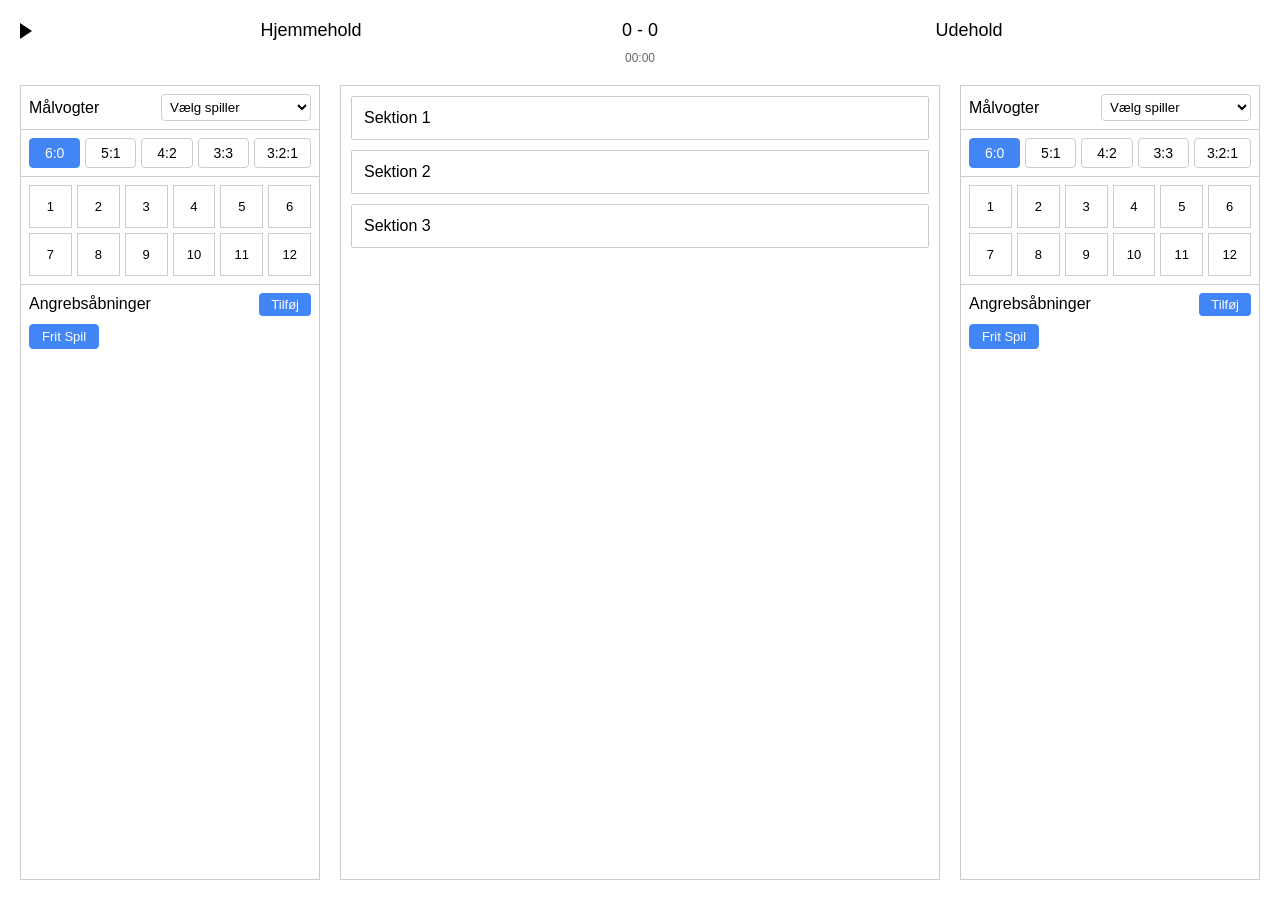
==== index.html @ c63bb89e "Yderste sektioner" ====
<!DOCTYPE html>
<html>
<head>
    <meta charset="UTF-8">
    <title>Håndbold Scoreboard</title>
    <link rel="stylesheet" href="styles.css">
</head>
<body>
    <div class="header">
        <button class="play-button"></button>
        <div class="team">Hjemmehold</div>
        <div class="score">0 - 0</div>
        <div class="team">Udehold</div>
    </div>
    <div class="time">00:00</div>
    
    <div class="columns">
        <div class="column">
            <div class="column-header">
                <label>Målvogter</label>
                <select>
                    <option>Vælg spiller</option>
                </select>
            </div>
            <div class="defense-system">
                <div class="defense-buttons">
                    <input type="radio" id="home-60" name="home-defense" value="6:0" checked>
                    <label for="home-60">6:0</label>
                    <input type="radio" id="home-51" name="home-defense" value="5:1">
                    <label for="home-51">5:1</label>
                    <input type="radio" id="home-42" name="home-defense" value="4:2">
                    <label for="home-42">4:2</label>
                    <input type="radio" id="home-33" name="home-defense" value="3:3">
                    <label for="home-33">3:3</label>
                    <input type="radio" id="home-321" name="home-defense" value="3:2:1">
                    <label for="home-321">3:2:1</label>
                </div>
            </div>
            <div class="players-section">
                <div class="players-grid player-buttons">
                    <input type="radio" id="home-player-1" name="home-player" value="1">
                    <label for="home-player-1">1</label>
                    <input type="radio" id="home-player-2" name="home-player" value="2">
                    <label for="home-player-2">2</label>
                    <input type="radio" id="home-player-3" name="home-player" value="3">
                    <label for="home-player-3">3</label>
                    <input type="radio" id="home-player-4" name="home-player" value="4">
                    <label for="home-player-4">4</label>
                    <input type="radio" id="home-player-5" name="home-player" value="5">
                    <label for="home-player-5">5</label>
                    <input type="radio" id="home-player-6" name="home-player" value="6">
                    <label for="home-player-6">6</label>
                    <input type="radio" id="home-player-7" name="home-player" value="7">
                    <label for="home-player-7">7</label>
                    <input type="radio" id="home-player-8" name="home-player" value="8">
                    <label for="home-player-8">8</label>
                    <input type="radio" id="home-player-9" name="home-player" value="9">
                    <label for="home-player-9">9</label>
                    <input type="radio" id="home-player-10" name="home-player" value="10">
                    <label for="home-player-10">10</label>
                    <input type="radio" id="home-player-11" name="home-player" value="11">
                    <label for="home-player-11">11</label>
                    <input type="radio" id="home-player-12" name="home-player" value="12">
                    <label for="home-player-12">12</label>
                </div>
            </div>
            <div class="attack-section">
                <div class="section-header">
                    <span class="section-title">Angrebsåbninger</span>
                    <button class="add-button">Tilføj</button>
                </div>
                <div class="attack-options">
                    <button class="attack-option active">Frit Spil</button>
                </div>
            </div>
        </div>
        
        <div class="column middle-column">
            <div class="sections">
                <div class="section">Sektion 1</div>
                <div class="section">Sektion 2</div>
                <div class="section">Sektion 3</div>
            </div>
        </div>
        
        <div class="column">
            <div class="column-header">
                <label>Målvogter</label>
                <select>
                    <option>Vælg spiller</option>
                </select>
            </div>
            <div class="defense-system">
                <div class="defense-buttons">
                    <input type="radio" id="away-60" name="away-defense" value="6:0" checked>
                    <label for="away-60">6:0</label>
                    <input type="radio" id="away-51" name="away-defense" value="5:1">
                    <label for="away-51">5:1</label>
                    <input type="radio" id="away-42" name="away-defense" value="4:2">
                    <label for="away-42">4:2</label>
                    <input type="radio" id="away-33" name="away-defense" value="3:3">
                    <label for="away-33">3:3</label>
                    <input type="radio" id="away-321" name="away-defense" value="3:2:1">
                    <label for="away-321">3:2:1</label>
                </div>
            </div>
            <div class="players-section">
                <div class="players-grid player-buttons">
                    <input type="radio" id="away-player-1" name="away-player" value="1">
                    <label for="away-player-1">1</label>
                    <input type="radio" id="away-player-2" name="away-player" value="2">
                    <label for="away-player-2">2</label>
                    <input type="radio" id="away-player-3" name="away-player" value="3">
                    <label for="away-player-3">3</label>
                    <input type="radio" id="away-player-4" name="away-player" value="4">
                    <label for="away-player-4">4</label>
                    <input type="radio" id="away-player-5" name="away-player" value="5">
                    <label for="away-player-5">5</label>
                    <input type="radio" id="away-player-6" name="away-player" value="6">
                    <label for="away-player-6">6</label>
                    <input type="radio" id="away-player-7" name="away-player" value="7">
                    <label for="away-player-7">7</label>
                    <input type="radio" id="away-player-8" name="away-player" value="8">
                    <label for="away-player-8">8</label>
                    <input type="radio" id="away-player-9" name="away-player" value="9">
                    <label for="away-player-9">9</label>
                    <input type="radio" id="away-player-10" name="away-player" value="10">
                    <label for="away-player-10">10</label>
                    <input type="radio" id="away-player-11" name="away-player" value="11">
                    <label for="away-player-11">11</label>
                    <input type="radio" id="away-player-12" name="away-player" value="12">
                    <label for="away-player-12">12</label>
                </div>
            </div>
            <div class="attack-section">
                <div class="section-header">
                    <span class="section-title">Angrebsåbninger</span>
                    <button class="add-button">Tilføj</button>
                </div>
                <div class="attack-options">
                    <button class="attack-option active">Frit Spil</button>
                </div>
            </div>
        </div>
    </div>

    <script>
        document.addEventListener('DOMContentLoaded', function() {
            // Player selection/deselection handling
            document.querySelectorAll('.player-buttons input[type="radio"]').forEach(radio => {
                radio.addEventListener('click', function(e) {
                    if (this.dataset.lastChecked === 'true') {
                        this.checked = false;
                        this.dataset.lastChecked = false;
                    } else {
                        const name = this.name;
                        document.querySelectorAll(`input[name="${name}"]`).forEach(r => {
                            r.dataset.lastChecked = false;
                        });
                        this.dataset.lastChecked = true;
                    }
                });
            });

            // Attack option selection
            document.querySelectorAll('.attack-option').forEach(option => {
                option.addEventListener('click', function() {
                    const parent = this.closest('.attack-options');
                    parent.querySelectorAll('.attack-option').forEach(opt => {
                        opt.classList.remove('active');
                    });
                    this.classList.add('active');
                });
            });

            // Add new attack option
            document.querySelectorAll('.add-button').forEach(button => {
                button.addEventListener('click', function() {
                    const name = prompt('Indtast navn på ny angrebsåbning:');
                    if (name) {
                        const optionsContainer = this.closest('.attack-section')
                            .querySelector('.attack-options');
                        const newOption = document.createElement('button');
                        newOption.className = 'attack-option';
                        newOption.textContent = name;
                        newOption.addEventListener('click', function() {
                            optionsContainer.querySelectorAll('.attack-option')
                                .forEach(opt => opt.classList.remove('active'));
                            this.classList.add('active');
                        });
                        optionsContainer.appendChild(newOption);
                    }
                });
            });
        });
    </script>
</body>
</html>
---- styles.css ----
* {
    margin: 0;
    padding: 0;
    box-sizing: border-box;
}

html, body {
    height: 100vh;
    width: 100vw;
    overflow: hidden;
}

body {
    font-family: Arial, sans-serif;
    display: flex;
    flex-direction: column;
    padding: 20px;
}

/* Header Styles */
.header {
    display: flex;
    justify-content: space-between;
    align-items: center;
    text-align: center;
    position: relative;
    margin-bottom: 10px;
}

.play-button {
    position: absolute;
    left: 0;
    top: 50%;
    transform: translateY(-50%);
    width: 0;
    height: 0;
    border-top: 8px solid transparent;
    border-bottom: 8px solid transparent;
    border-left: 12px solid #000;
    cursor: pointer;
    background: none;
    border-right: none;
    padding: 0;
}

.team {
    flex: 1;
    font-size: 18px;
}

.score {
    padding: 0 20px;
    font-size: 18px;
}

.time {
    font-size: 12px;
    color: #666;
    text-align: center;
    margin-bottom: 20px;
}

/* Main Layout */
.columns {
    display: flex;
    gap: 20px;
    flex: 1;
    min-height: 0;
}

.column {
    flex: 0 0 300px;
    border: 1px solid #ccc;
    background: white;
    display: flex;
    flex-direction: column;
    min-height: 0;
}

.middle-column {
    flex: 1;
}

/* Column Header (Målvogter) */
.column-header {
    display: flex;
    justify-content: space-between;
    align-items: center;
    padding: 8px;
    border-bottom: 1px solid #ccc;
}

.column-header label {
    font-weight: normal;
}

.column-header select {
    width: 150px;
    padding: 4px;
    border: 1px solid #ccc;
    border-radius: 4px;
    background-color: white;
}

/* Defense System */
.defense-system {
    padding: 8px;
    border-bottom: 1px solid #ccc;
}

.defense-buttons {
    display: flex;
    gap: 5px;
}

.defense-buttons input[type="radio"] {
    display: none;
}

.defense-buttons label {
    padding: 6px 12px;
    text-align: center;
    border: 1px solid #ccc;
    cursor: pointer;
    border-radius: 4px;
    background: white;
    font-size: 14px;
    flex: 1;
    user-select: none;
}

.defense-buttons input[type="radio"]:checked + label {
    background: #4285f4;
    color: white;
    border-color: #4285f4;
}

/* Players Section */
.players-section {
    padding: 8px;
    border-bottom: 1px solid #ccc;
}

.players-grid {
    display: grid;
    grid-template-columns: repeat(6, 1fr);
    gap: 5px;
}

.player-buttons input[type="radio"] {
    display: none;
}

.player-buttons label {
    display: flex;
    justify-content: center;
    align-items: center;
    aspect-ratio: 1;
    border: 1px solid #ccc;
    cursor: pointer;
    font-size: 13px;
    background: white;
    transition: all 0.2s ease;
    user-select: none;
}

.player-buttons input[type="radio"]:checked + label {
    background: #4285f4;
    color: white;
    border-color: #4285f4;
}

/* Attack Section */
.attack-section {
    padding: 8px;
    border-top: none;
}

.section-header {
    display: flex;
    justify-content: space-between;
    align-items: center;
    margin-bottom: 8px;
}

.section-title {
    font-weight: normal;
}

.add-button {
    padding: 4px 12px;
    background: #4285f4;
    color: white;
    border: none;
    border-radius: 4px;
    cursor: pointer;
    font-size: 13px;
    transition: background-color 0.2s ease;
}

.attack-options {
    display: flex;
    flex-wrap: wrap;
    gap: 5px;
}

.attack-option {
    background: white;
    border: 1px solid #ccc;
    padding: 4px 12px;
    border-radius: 4px;
    cursor: pointer;
    font-size: 13px;
    user-select: none;
    transition: all 0.2s ease;
}

.attack-option.active {
    background: #4285f4;
    color: white;
    border-color: #4285f4;
}

/* Middle Column Sections */
.sections {
    display: flex;
    flex-direction: column;
    gap: 10px;
    padding: 10px;
    height: 100%;
}

.section {
    border: 1px solid #ccc;
    padding: 12px;
    background: #fff;
    border-radius: 2px;
}

/* Hover States */
.defense-buttons label:hover,
.player-buttons label:hover,
.attack-option:hover {
    background: #f8f9fa;
}

.add-button:hover {
    background: #3367d6;
}

.defense-buttons label:hover,
.player-buttons label:hover {
    border-color: #999;
}

/* Focus States */
.add-button:focus,
.attack-option:focus,
.defense-buttons input:focus + label,
.player-buttons input:focus + label,
select:focus {
    outline: none;
    box-shadow: 0 0 0 2px rgba(66, 133, 244, 0.25);
}

/* Scrollbar Styling */
.players-section::-webkit-scrollbar {
    width: 6px;
}

.players-section::-webkit-scrollbar-track {
    background: #f1f1f1;
}

.players-section::-webkit-scrollbar-thumb {
    background: #888;
    border-radius: 3px;
}

.players-section::-webkit-scrollbar-thumb:hover {
    background: #666;
}

/* Disabled States */
button:disabled,
input:disabled + label,
select:disabled {
    opacity: 0.6;
    cursor: not-allowed;
}

/* Responsive Design */
@media (max-width: 1200px) {
    .column {
        flex: 0 0 250px;
    }

    .column-header select {
        width: 120px;
    }
}

@media (max-width: 992px) {
    body {
        padding: 10px;
    }

    .columns {
        gap: 10px;
    }

    .column {
        flex: 0 0 220px;
    }

    .defense-buttons label {
        padding: 4px 8px;
        font-size: 12px;
    }

    .player-buttons label {
        font-size: 12px;
    }

    .add-button,
    .attack-option {
        padding: 3px 8px;
        font-size: 12px;
    }
}

/* Print Styles */
@media print {
    body {
        padding: 0;
    }

    .add-button,
    .play-button {
        display: none;
    }

    .column,
    .section {
        border: 1px solid #000;
    }
}
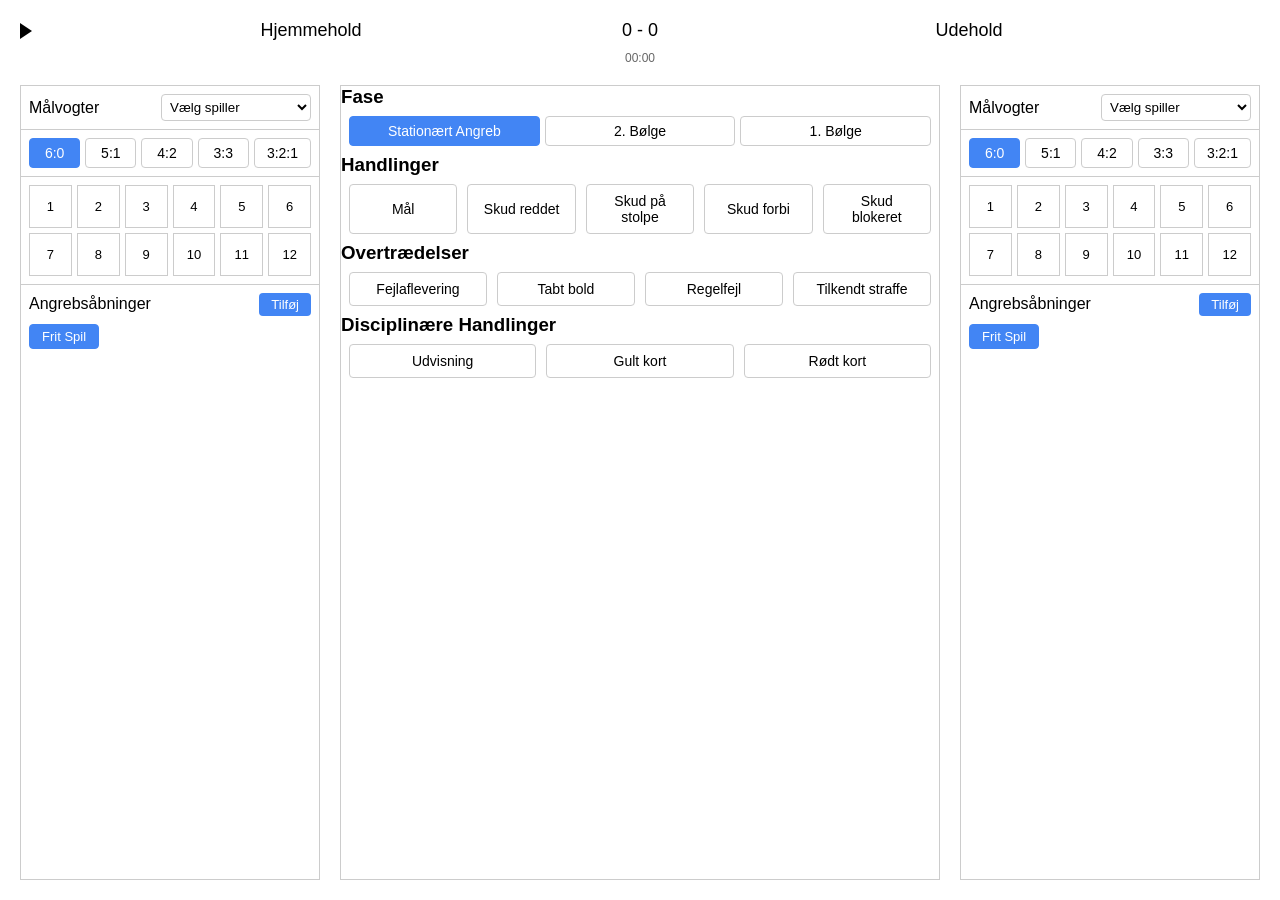
==== commit d28df92d: "New" ====
--- a/index.html
+++ b/index.html
@@ -77,12 +77,135 @@
         
         <div class="column middle-column">
             <div class="sections">
-                <div class="section">Sektion 1</div>
-                <div class="section">Sektion 2</div>
-                <div class="section">Sektion 3</div>
+                <!-- Ny Sektion: Spørgsmål til Mål -->
+                <div class="section" id="goal-questions" style="display: none;">
+                    <h3>Målspecifikation</h3>
+                    <div class="switch-container">
+                        <label for="parade-switch">Var der parade?</label>
+                        <label class="switch">
+                            <input type="checkbox" id="parade-switch">
+                            <span class="slider round"></span>
+                        </label>
+                    </div>
+                    <div class="question-container">
+                        <!-- Spørgsmål 1 -->
+                        <div class="question" data-question="1">
+                            <p>Zoner for positioner:</p>
+                            <div class="options">
+                                <button class="option-button">1</button>
+                                <button class="option-button">2 (6-9m)</button>
+                                <button class="option-button">2 (9+m)</button>
+                                <button class="option-button">3 (6-9m)</button>
+                                <button class="option-button">3 (9+m)</button>
+                                <button class="option-button">4 (6-9m)</button>
+                                <button class="option-button">4 (9+m)</button>
+                                <button class="option-button">5 (6-9m)</button>
+                                <button class="option-button">5 (9+m)</button>
+                                <button class="option-button">6</button>
+                            </div>
+                        </div>
+                        <!-- Spørgsmål 2 -->
+                        <div class="question" data-question="2" style="display: none;">
+                            <p>Skudtyper:</p>
+                            <div class="options">
+                                <button class="option-button">Gennembrud</button>
+                                <button class="option-button">Hopskud</button>
+                                <button class="option-button">Stående Skud</button>
+                                <button class="option-button">Underhånd</button>
+                                <button class="option-button">Stregskud</button>
+                                <button class="option-button">Frit Gennemløb</button>
+                            </div>
+                        </div>
+                        <!-- Spørgsmål 3 -->
+                        <div class="question" data-question="3" style="display: none;">
+                            <p>Placering i målet:</p>
+                            <div class="options">
+                                <button class="option-button">Venstre Bund</button>
+                                <button class="option-button">Venstre Midt</button>
+                                <button class="option-button">Venstre Top</button>
+                                <button class="option-button">Midt Bund</button>
+                                <button class="option-button">Midt Midt</button>
+                                <button class="option-button">Midt Top</button>
+                                <button class="option-button">Højre Bund</button>
+                                <button class="option-button">Højre Midt</button>
+                                <button class="option-button">Højre Top</button>
+                            </div>
+                        </div>
+                        <!-- Spørgsmål 4 -->
+                        <div class="question" data-question="4" style="display: none;">
+                            <p>Assist:</p>
+                            <div class="options">
+                                <button class="option-button">Ingen</button>
+                                <!-- Dynamisk genererede assist-knapper baseret på spillernumre -->
+                                <!-- Eksempel: -->
+                                <button class="option-button">1</button>
+                                <button class="option-button">2</button>
+                                <button class="option-button">3</button>
+                                <!-- Tilføj flere knapper efter behov -->
+                            </div>
+                        </div>
+                        <!-- Spørgsmål 5 -->
+                        <div class="question" data-question="5" style="display: none;">
+                            <p>Var der en forsvarsfejl?</p>
+                            <div class="options">
+                                <button class="option-button">Ingen</button>
+                                <button class="option-button">Højde</button>
+                                <button class="option-button">Tællefejl</button>
+                                <button class="option-button" id="add-fault">Tilføj fejl</button>
+                            </div>
+                            <!-- Formular til at tilføje fejl, skjult som standard -->
+                            <div class="add-fault-form" style="display: none; margin-top: 10px;">
+                                <input type="text" id="fault-description" placeholder="Beskriv fejlen">
+                                <button class="submit-fault-button">Indsend</button>
+                            </div>
+                        </div>
+                    </div>
+                </div>
+                <!-- Slut på ny Sektion -->
+                
+                <div class="section">
+                    <h3>Fase</h3>
+                    <div class="phase-selection">
+                        <input type="radio" id="stationaer-angreb" name="fase" value="Stationært Angreb" checked>
+                        <label for="stationaer-angreb">Stationært Angreb</label>
+
+                        <input type="radio" id="andens-bolge" name="fase" value="2. Bølge">
+                        <label for="andens-bolge">2. Bølge</label>
+
+                        <input type="radio" id="første-bolge" name="fase" value="1. Bølge">
+                        <label for="første-bolge">1. Bølge</label>
+                    </div>
+                </div>
+                <div class="section">
+                    <h3>Handlinger</h3>
+                    <div class="action-buttons">
+                        <button class="action-button">Mål</button>
+                        <button class="action-button">Skud reddet</button>
+                        <button class="action-button">Skud på stolpe</button>
+                        <button class="action-button">Skud forbi</button>
+                        <button class="action-button">Skud blokeret</button>
+                    </div>
+                </div>
+                <div class="section">
+                    <h3>Overtrædelser</h3>
+                    <div class="violation-buttons">
+                        <button class="violation-button">Fejlaflevering</button>
+                        <button class="violation-button">Tabt bold</button>
+                        <button class="violation-button">Regelfejl</button>
+                        <button class="violation-button">Tilkendt straffe</button>
+                    </div>
+                </div>
+                <div class="section">
+                    <h3>Disciplinære Handlinger</h3>
+                    <div class="disciplinary-buttons">
+                        <button class="disciplinary-button">Udvisning</button>
+                        <button class="disciplinary-button">Gult kort</button>
+                        <button class="disciplinary-button">Rødt kort</button>
+                    </div>
+                </div>
             </div>
         </div>
-        
+
         <div class="column">
             <div class="column-header">
                 <label>Målvogter</label>
@@ -170,6 +293,13 @@
                         opt.classList.remove('active');
                     });
                     this.classList.add('active');
+                    
+                    // Hvis "Mål" trykkes, vis spørgsmålsektionen
+                    if (this.textContent.trim() === 'Mål') {
+                        showGoalQuestions();
+                    } else {
+                        hideGoalQuestions();
+                    }
                 });
             });
 
@@ -187,12 +317,145 @@
                             optionsContainer.querySelectorAll('.attack-option')
                                 .forEach(opt => opt.classList.remove('active'));
                             this.classList.add('active');
+                            
+                            if (this.textContent.trim() === 'Mål') {
+                                showGoalQuestions();
+                            } else {
+                                hideGoalQuestions();
+                            }
                         });
                         optionsContainer.appendChild(newOption);
                     }
                 });
             });
+
+            // Handling for action buttons in Sektion 2
+            document.querySelectorAll('.action-button').forEach(button => {
+                button.addEventListener('click', function() {
+                    if (this.textContent.trim() === 'Mål') {
+                        showGoalQuestions();
+                    } else {
+                        alert(`Du har trykket på: ${this.textContent}`);
+                        // Her kan du tilføje yderligere funktionalitet, fx opdatere score
+                    }
+                });
+            });
+
+            // Handling for violation buttons in Sektion 3
+            document.querySelectorAll('.violation-button').forEach(button => {
+                button.addEventListener('click', function() {
+                    alert(`Du har trykket på: ${this.textContent}`);
+                    // Her kan du tilføje yderligere funktionalitet, fx registrere overtrædelse
+                });
+            });
+
+            // Handling for disciplinary buttons in Sektion 4
+            document.querySelectorAll('.disciplinary-button').forEach(button => {
+                button.addEventListener('click', function() {
+                    alert(`Du har trykket på: ${this.textContent}`);
+                    // Her kan du tilføje yderligere funktionalitet, fx registrere disciplinær handling
+                });
+            });
+
+            // Goal Questions Handling
+            const goalQuestions = document.getElementById('goal-questions');
+            const switchParade = document.getElementById('parade-switch');
+            const questions = goalQuestions.querySelectorAll('.question');
+            let currentQuestion = 0;
+            let parade = false;
+            let assistPlayer = null;
+            let addedFault = null;
+
+            function showGoalQuestions() {
+                goalQuestions.style.display = 'block';
+                currentQuestion = 0;
+                parade = false;
+                assistPlayer = null;
+                addedFault = null;
+                switchParade.checked = false;
+                questions.forEach(q => q.style.display = 'none');
+                questions[0].style.display = 'block';
+            }
+
+            function hideGoalQuestions() {
+                goalQuestions.style.display = 'none';
+            }
+
+            // Event listeners for questions
+            questions.forEach(question => {
+                const buttons = question.querySelectorAll('.option-button');
+                buttons.forEach(button => {
+                    button.addEventListener('click', function() {
+                        // Håndter svar baseret på spørgsmålet
+                        const qNumber = parseInt(question.getAttribute('data-question'));
+                        if (qNumber === 1) {
+                            // Zoner for positioner
+                            console.log(`Zonestatus valgt: ${this.textContent}`);
+                        } else if (qNumber === 2) {
+                            // Skudtyper
+                            console.log(`Skudtype valgt: ${this.textContent}`);
+                        } else if (qNumber === 3) {
+                            // Placering i målet
+                            console.log(`Placering i målet valgt: ${this.textContent}`);
+                        } else if (qNumber === 4) {
+                            // Assist
+                            assistPlayer = this.textContent.trim();
+                            console.log(`Assist valgt: ${assistPlayer}`);
+                        } else if (qNumber === 5) {
+                            // Var der en forsvarsfejl?
+                            if (this.id === 'add-fault') {
+                                // Vis formular til at tilføje fejl
+                                question.querySelector('.add-fault-form').style.display = 'flex';
+                            } else {
+                                console.log(`Forsvarsfejl valgt: ${this.textContent}`);
+                                proceedToNextQuestion();
+                            }
+                            return; // Stop videre for denne klik
+                        }
+
+                        proceedToNextQuestion();
+                    });
+                });
+            });
+
+            // Handling tilføj fejl
+            const addFaultButton = document.getElementById('add-fault');
+            const faultForm = addFaultButton.parentElement.querySelector('.add-fault-form');
+            const faultDescriptionInput = document.getElementById('fault-description');
+            const submitFaultButton = document.querySelector('.submit-fault-button');
+
+            submitFaultButton.addEventListener('click', function() {
+                const description = faultDescriptionInput.value.trim();
+                if (description) {
+                    addedFault = description;
+                    console.log(`Tilføjet fejl: ${addedFault}`);
+                    faultDescriptionInput.value = '';
+                    faultForm.style.display = 'none';
+                    proceedToNextQuestion();
+                } else {
+                    alert('Indtast venligst en beskrivelse af fejlen.');
+                }
+            });
+
+            // Handling switch for parade
+            switchParade.addEventListener('change', function() {
+                parade = this.checked;
+                console.log(`Var der parade? ${parade ? 'Ja' : 'Nej'}`);
+            });
+
+            function proceedToNextQuestion() {
+                questions[currentQuestion].style.display = 'none';
+                currentQuestion++;
+                if (currentQuestion < questions.length) {
+                    questions[currentQuestion].style.display = 'block';
+                } else {
+                    // Alle spørgsmål besvaret
+                    alert('Alle målspørgsmål er besvaret.');
+                    hideGoalQuestions();
+                    // Her kan du tilføje yderligere funktionalitet, fx gemme data
+                }
+            }
         });
     </script>
 </body>
-</html>+</html>
--- a/styles.css
+++ b/styles.css
@@ -221,26 +221,301 @@
     border-color: #4285f4;
 }
 
-/* Middle Column Sections */
-.sections {
-    display: flex;
-    flex-direction: column;
+/* Phase Selection */
+.phase-selection {
+    display: flex;
+    gap: 5px;
+    padding: 8px;
+}
+
+.phase-selection input[type="radio"] {
+    display: none;
+}
+
+.phase-selection label {
+    padding: 6px 12px;
+    text-align: center;
+    border: 1px solid #ccc;
+    cursor: pointer;
+    border-radius: 4px;
+    background: white;
+    font-size: 14px;
+    flex: 1;
+    user-select: none;
+    transition: all 0.2s ease;
+}
+
+.phase-selection input[type="radio"]:checked + label {
+    background: #4285f4;
+    color: white;
+    border-color: #4285f4;
+}
+
+.phase-selection label:hover {
+    background: #f8f9fa;
+    border-color: #999;
+}
+
+/* Action Buttons (Sektion 2) */
+.action-buttons {
+    display: flex;
+    flex-wrap: wrap;
     gap: 10px;
-    padding: 10px;
-    height: 100%;
-}
-
-.section {
-    border: 1px solid #ccc;
+    padding: 8px;
+}
+
+.action-button {
+    flex: 1;
+    padding: 8px 12px;
+    border: 1px solid #ccc;
+    border-radius: 4px;
+    background: white;
+    cursor: pointer;
+    font-size: 14px;
+    user-select: none;
+    transition: all 0.2s ease;
+}
+
+.action-button:hover {
+    background: #f8f9fa;
+    border-color: #999;
+}
+
+.action-button:active {
+    background: #e0e0e0;
+}
+
+.action-button:focus {
+    outline: none;
+    box-shadow: 0 0 0 2px rgba(66, 133, 244, 0.25);
+}
+
+/* Violation Buttons (Sektion 3) */
+.violation-buttons {
+    display: flex;
+    flex-wrap: wrap;
+    gap: 10px;
+    padding: 8px;
+}
+
+.violation-button {
+    flex: 1;
+    padding: 8px 12px;
+    border: 1px solid #ccc;
+    border-radius: 4px;
+    background: white;
+    cursor: pointer;
+    font-size: 14px;
+    user-select: none;
+    transition: all 0.2s ease;
+}
+
+.violation-button:hover {
+    background: #f8f9fa;
+    border-color: #999;
+}
+
+.violation-button:active {
+    background: #e0e0e0;
+}
+
+.violation-button:focus {
+    outline: none;
+    box-shadow: 0 0 0 2px rgba(66, 133, 244, 0.25);
+}
+
+/* Disciplinary Buttons (Sektion 4) */
+.disciplinary-buttons {
+    display: flex;
+    flex-wrap: wrap;
+    gap: 10px;
+    padding: 8px;
+}
+
+.disciplinary-button {
+    flex: 1;
+    padding: 8px 12px;
+    border: 1px solid #ccc;
+    border-radius: 4px;
+    background: white;
+    cursor: pointer;
+    font-size: 14px;
+    user-select: none;
+    transition: all 0.2s ease;
+}
+
+.disciplinary-button:hover {
+    background: #f8f9fa;
+    border-color: #999;
+}
+
+.disciplinary-button:active {
+    background: #e0e0e0;
+}
+
+.disciplinary-button:focus {
+    outline: none;
+    box-shadow: 0 0 0 2px rgba(66, 133, 244, 0.25);
+}
+
+/* Goal Questions Section */
+#goal-questions {
     padding: 12px;
-    background: #fff;
-    border-radius: 2px;
+    border-top: 1px solid #ccc;
+    background-color: #f9f9f9;
+}
+
+#goal-questions h3 {
+    margin-bottom: 10px;
+}
+
+/* Switch Styles */
+.switch-container {
+    display: flex;
+    align-items: center;
+    margin-bottom: 15px;
+}
+
+.switch-container label {
+    margin-right: 10px;
+    font-size: 14px;
+}
+
+.switch {
+    position: relative;
+    display: inline-block;
+    width: 50px;
+    height: 24px;
+}
+
+.switch input { 
+    opacity: 0;
+    width: 0;
+    height: 0;
+}
+
+.slider {
+    position: absolute;
+    cursor: pointer;
+    top: 0;
+    left: 0;
+    right: 0;
+    bottom: 0;
+    background-color: #ccc;
+    transition: .4s;
+    border-radius: 24px;
+}
+
+.slider:before {
+    position: absolute;
+    content: "";
+    height: 18px;
+    width: 18px;
+    left: 3px;
+    bottom: 3px;
+    background-color: white;
+    transition: .4s;
+    border-radius: 50%;
+}
+
+input:checked + .slider {
+    background-color: #4285f4;
+}
+
+input:checked + .slider:before {
+    transform: translateX(26px);
+}
+
+/* Question Container */
+.question-container {
+    margin-top: 10px;
+}
+
+.question {
+    margin-bottom: 20px;
+}
+
+.question p {
+    margin-bottom: 10px;
+    font-size: 14px;
+}
+
+.options {
+    display: flex;
+    flex-wrap: wrap;
+    gap: 10px;
+}
+
+.option-button {
+    padding: 8px 12px;
+    border: 1px solid #ccc;
+    border-radius: 4px;
+    background: white;
+    cursor: pointer;
+    font-size: 14px;
+    transition: background-color 0.2s ease, border-color 0.2s ease;
+}
+
+.option-button:hover {
+    background: #f8f9fa;
+    border-color: #999;
+}
+
+.option-button:active {
+    background: #e0e0e0;
+}
+
+.option-button:focus {
+    outline: none;
+    box-shadow: 0 0 0 2px rgba(66, 133, 244, 0.25);
+}
+
+/* Add Fault Form */
+.add-fault-form {
+    display: flex;
+    gap: 10px;
+    align-items: center;
+}
+
+#fault-description {
+    flex: 1;
+    padding: 6px 8px;
+    border: 1px solid #ccc;
+    border-radius: 4px;
+}
+
+.submit-fault-button {
+    padding: 6px 12px;
+    border: none;
+    background: #4285f4;
+    color: white;
+    border-radius: 4px;
+    cursor: pointer;
+    transition: background-color 0.2s ease;
+}
+
+.submit-fault-button:hover {
+    background: #3367d6;
+}
+
+.submit-fault-button:active {
+    background: #2851a3;
+}
+
+.submit-fault-button:focus {
+    outline: none;
+    box-shadow: 0 0 0 2px rgba(66, 133, 244, 0.25);
 }
 
 /* Hover States */
 .defense-buttons label:hover,
 .player-buttons label:hover,
-.attack-option:hover {
+.attack-option:hover,
+.phase-selection label:hover,
+.action-button:hover,
+.violation-button:hover,
+.disciplinary-button:hover,
+.option-button:hover {
     background: #f8f9fa;
 }
 
@@ -258,7 +533,12 @@
 .attack-option:focus,
 .defense-buttons input:focus + label,
 .player-buttons input:focus + label,
-select:focus {
+.phase-selection input:focus + label,
+.action-button:focus,
+.violation-button:focus,
+.disciplinary-button:focus,
+.option-button:focus,
+.submit-fault-button:focus {
     outline: none;
     box-shadow: 0 0 0 2px rgba(66, 133, 244, 0.25);
 }
@@ -323,9 +603,42 @@
     }
 
     .add-button,
-    .attack-option {
-        padding: 3px 8px;
+    .attack-option,
+    .action-button,
+    .violation-button,
+    .disciplinary-button,
+    .option-button,
+    .submit-fault-button {
+        padding: 6px 10px;
         font-size: 12px;
+    }
+
+    .phase-selection {
+        gap: 8px;
+    }
+
+    .phase-selection label {
+        padding: 4px 8px;
+        font-size: 12px;
+    }
+
+    .action-buttons {
+        gap: 8px;
+    }
+
+    .violation-buttons {
+        gap: 8px;
+    }
+
+    .disciplinary-buttons {
+        gap: 8px;
+    }
+
+    .disciplinary-buttons,
+    .action-buttons,
+    .violation-buttons,
+    .options {
+        gap: 8px;
     }
 }
 
@@ -344,4 +657,8 @@
     .section {
         border: 1px solid #000;
     }
-}+
+    #goal-questions {
+        background-color: transparent;
+    }
+}
